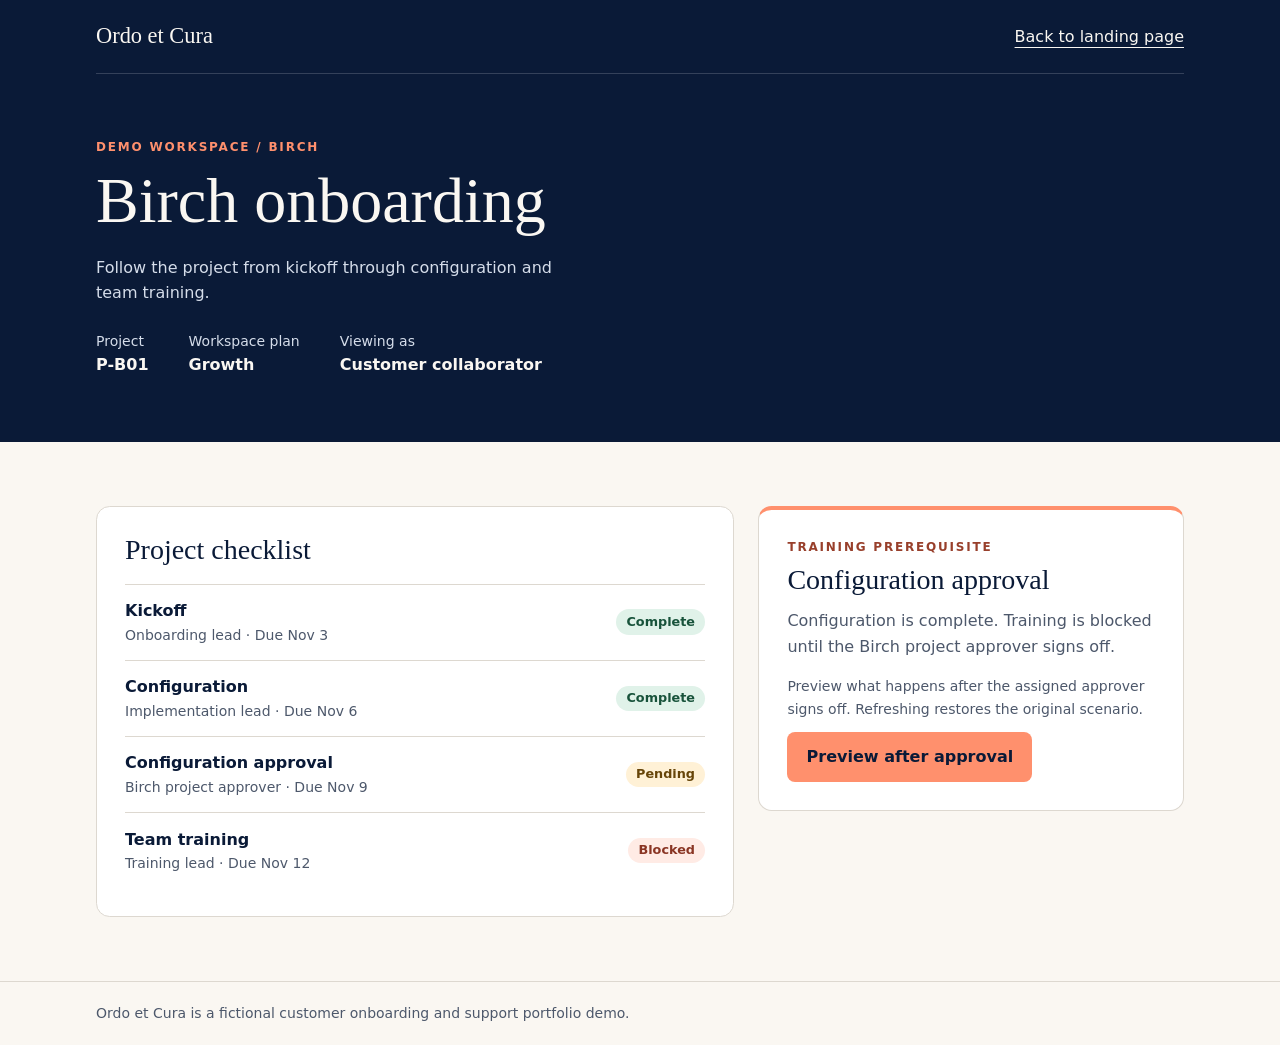
==== workspace.html @ fb635473 "Add Birch demo workspace." ====
<!doctype html>
<html lang="en">
<head>
    <meta charset="utf-8">
    <meta name="viewport" content="width=device-width, initial-scale=1">
    <meta name="description" content="Explore the fictional Birch onboarding workspace and see how approvals affect project tasks.">
    <title>Birch Demo Workspace | Ordo et Cura</title>
    <link rel="stylesheet" href="styles.css">
    <script src="workspace.js" defer></script>
</head>
<body>
    <header>
        <div class="wrap header-inner">
            <span class="brand">Ordo et Cura</span>
            <nav aria-label="Main navigation">
                <a href="index.html">Back to landing page</a>
            </nav>
        </div>
    </header>

    <main>
        <section class="hero" aria-labelledby="project-title">
            <div class="wrap workspace-heading">
                <p class="eyebrow">Demo workspace / Birch</p>
                <h1 id="project-title">Birch onboarding</h1>
                <p class="intro">Follow the project from kickoff through configuration and team training.</p>
                <dl class="workspace-meta">
                    <div><dt>Project</dt><dd>P-B01</dd></div>
                    <div><dt>Workspace plan</dt><dd>Growth</dd></div>
                    <div><dt>Viewing as</dt><dd>Customer collaborator</dd></div>
                </dl>
            </div>
        </section>

        <div class="wrap workspace-content">
            <section class="workspace-panel" aria-labelledby="checklist-title">
                <h2 id="checklist-title">Project checklist</h2>
                <ol class="task-list" role="list">
                    <li>
                        <div><strong>Kickoff</strong><p>Onboarding lead · Due <time datetime="2026-11-03">Nov 3</time></p></div>
                        <span class="task-state" data-state="complete">Complete</span>
                    </li>
                    <li>
                        <div><strong>Configuration</strong><p>Implementation lead · Due <time datetime="2026-11-06">Nov 6</time></p></div>
                        <span class="task-state" data-state="complete">Complete</span>
                    </li>
                    <li>
                        <div><strong>Configuration approval</strong><p>Birch project approver · Due <time datetime="2026-11-09">Nov 9</time></p></div>
                        <span class="task-state" id="approval-state" data-state="pending">Pending</span>
                    </li>
                    <li>
                        <div><strong>Team training</strong><p>Training lead · Due <time datetime="2026-11-12">Nov 12</time></p></div>
                        <span class="task-state" id="training-state" data-state="blocked">Blocked</span>
                    </li>
                </ol>
            </section>

            <section class="workspace-panel approval-panel" aria-labelledby="approval-title">
                <p class="eyebrow">Training prerequisite</p>
                <h2 id="approval-title">Configuration approval</h2>
                <p id="approval-summary" role="status">Configuration is complete. Training is blocked until the Birch project approver signs off.</p>
                <div id="simulation-controls" hidden>
                    <p class="demo-note">Preview what happens after the assigned approver signs off. Refreshing restores the original scenario.</p>
                    <button class="button" type="button" id="preview-approval">Preview after approval</button>
                    <button class="button" type="button" id="reset-approval" hidden>Restore pending approval</button>
                </div>
            </section>
        </div>
    </main>

    <footer>
        <p class="wrap">Ordo et Cura is a fictional customer onboarding and support portfolio demo.</p>
    </footer>
</body>
</html>
---- styles.css ----
:root {
    color-scheme: light;
    --navy: #0a1a37;
    --coral: #ff906d;
    --paper: #faf7f2;
    --muted: #4d586b;
    --line: #ddd8d0;
    font-family: system-ui, sans-serif;
    color: var(--navy);
    background: var(--paper);
    line-height: 1.6;
}

* { box-sizing: border-box; }
[hidden] { display: none !important; }
body, h1, h2, p { margin: 0; }
a { color: inherit; }
a:focus-visible, summary:focus-visible {
    outline: 3px solid #b54c30;
    outline-offset: 5px;
}

.wrap {
    width: min(100% - 2.5rem, 68rem);
    margin-inline: auto;
}

header, .hero {
    color: var(--paper);
    background: var(--navy);
}

.header-inner {
    display: flex;
    flex-wrap: wrap;
    align-items: center;
    justify-content: space-between;
    gap: .75rem 2rem;
    padding-block: 1.15rem;
    border-bottom: 1px solid #34415a;
}

.brand { font-family: Georgia, serif; font-size: 1.4rem; }
header a { text-underline-offset: .3em; }

.hero-inner {
    display: grid;
    grid-template-columns: minmax(0, 1.5fr) minmax(0, 1fr);
    gap: clamp(1rem, 5vw, 5rem);
    align-items: center;
    padding-block: clamp(3rem, 8vw, 6rem);
}

.eyebrow {
    font-size: .75rem;
    font-weight: 750;
    letter-spacing: .15em;
    text-transform: uppercase;
}

.hero .eyebrow { color: var(--coral); }

h1, h2 {
    font-family: Georgia, serif;
    font-weight: 400;
    line-height: 1.08;
}

h1 {
    font-size: clamp(2.6rem, 6vw, 5rem);
    margin-block: .6rem 1.2rem;
}

.intro { max-width: 48ch; color: #d5ddea; }

.button {
    display: inline-block;
    margin-top: 1.65rem;
    padding: .75rem 1.2rem;
    border-radius: .5rem;
    background: var(--coral);
    color: var(--navy);
    font-weight: 700;
    text-decoration: none;
}

.button:hover { background: #ffab90; }
header a:focus-visible, .button:focus-visible { outline-color: var(--coral); }

.workspace-heading { padding-block: clamp(2.5rem, 6vw, 4rem); }
.workspace-heading h1 { font-size: clamp(2.5rem, 6vw, 4rem); }

.workspace-meta {
    display: flex;
    flex-wrap: wrap;
    gap: 1rem 2.5rem;
    margin: 1.5rem 0 0;
}

.workspace-meta dt { color: #d5ddea; font-size: .875rem; }
.workspace-meta dd { margin: 0; font-weight: 650; }

.workspace-content {
    display: grid;
    grid-template-columns: minmax(0, 1.5fr) minmax(0, 1fr);
    align-items: start;
    gap: 1.5rem;
    padding-block: clamp(2rem, 5vw, 4rem);
}

.workspace-panel {
    min-width: 0;
    padding: clamp(1rem, 3vw, 1.75rem);
    background: #fff;
    border: 1px solid var(--line);
    border-radius: .85rem;
}

.workspace-panel h2 { font-size: 1.75rem; margin-top: 0; }
.workspace-panel p { color: var(--muted); }
.task-list { list-style: none; padding: 0; margin: 1.15rem 0 0; }

.task-list li {
    display: flex;
    flex-wrap: wrap;
    align-items: center;
    justify-content: space-between;
    gap: .4rem 1rem;
    padding-block: .85rem;
    border-top: 1px solid var(--line);
}

.task-list p { font-size: .875rem; }

.task-state {
    padding: .15rem .65rem;
    border-radius: 1rem;
    background: #eef1f6;
    font-size: .8rem;
    font-weight: 700;
}

.task-state[data-state="complete"] { background: #e0f2e9; color: #18533b; }
.task-state[data-state="pending"] { background: #fff1d6; color: #674509; }
.task-state[data-state="blocked"] { background: #ffebe5; color: #8a3524; }
.approval-panel { border-top: .25rem solid var(--coral); }
.approval-panel .eyebrow { color: #983f2b; margin-bottom: .5rem; }
.approval-panel .demo-note { margin-top: 1rem; font-size: .875rem; }

.approval-panel button {
    border: 0;
    cursor: pointer;
    font: inherit;
    font-weight: 700;
    margin-top: .75rem;
}

.approval-panel button:focus-visible {
    outline: 3px solid #b54c30;
    outline-offset: 4px;
}

.logo {
    display: block;
    width: min(100%, 22rem);
    height: auto;
    justify-self: center;
    border-radius: 1.25rem;
    border: 1px solid #34415a;
}

.questions {
    display: grid;
    grid-template-columns: minmax(0, 1fr) minmax(0, 1.65fr);
    align-items: start;
    gap: 2rem 3rem;
    padding-block: clamp(3rem, 7vw, 5rem);
}

.questions .eyebrow { color: #983f2b; }
h2 { font-size: clamp(2rem, 4vw, 3rem); margin-block: .5rem .8rem; }
.questions p, footer { color: var(--muted); }

details {
    background: #fff;
    border: 1px solid var(--line);
    border-radius: .7rem;
}

details + details { margin-top: .65rem; }

summary {
    padding: 1rem 1.15rem;
    cursor: pointer;
    font-weight: 700;
}

summary::marker { color: #983f2b; }
summary:hover { color: #983f2b; }
details p { padding: 0 1.15rem 1.15rem; }

footer {
    border-top: 1px solid var(--line);
    padding-block: 1.25rem;
    font-size: .875rem;
}

@media (max-width: 44rem) {
    .hero-inner, .questions, .workspace-content { grid-template-columns: 1fr; }
    .hero-inner { gap: 2rem; }
    .logo { width: min(100%, 13rem); justify-self: start; }
}
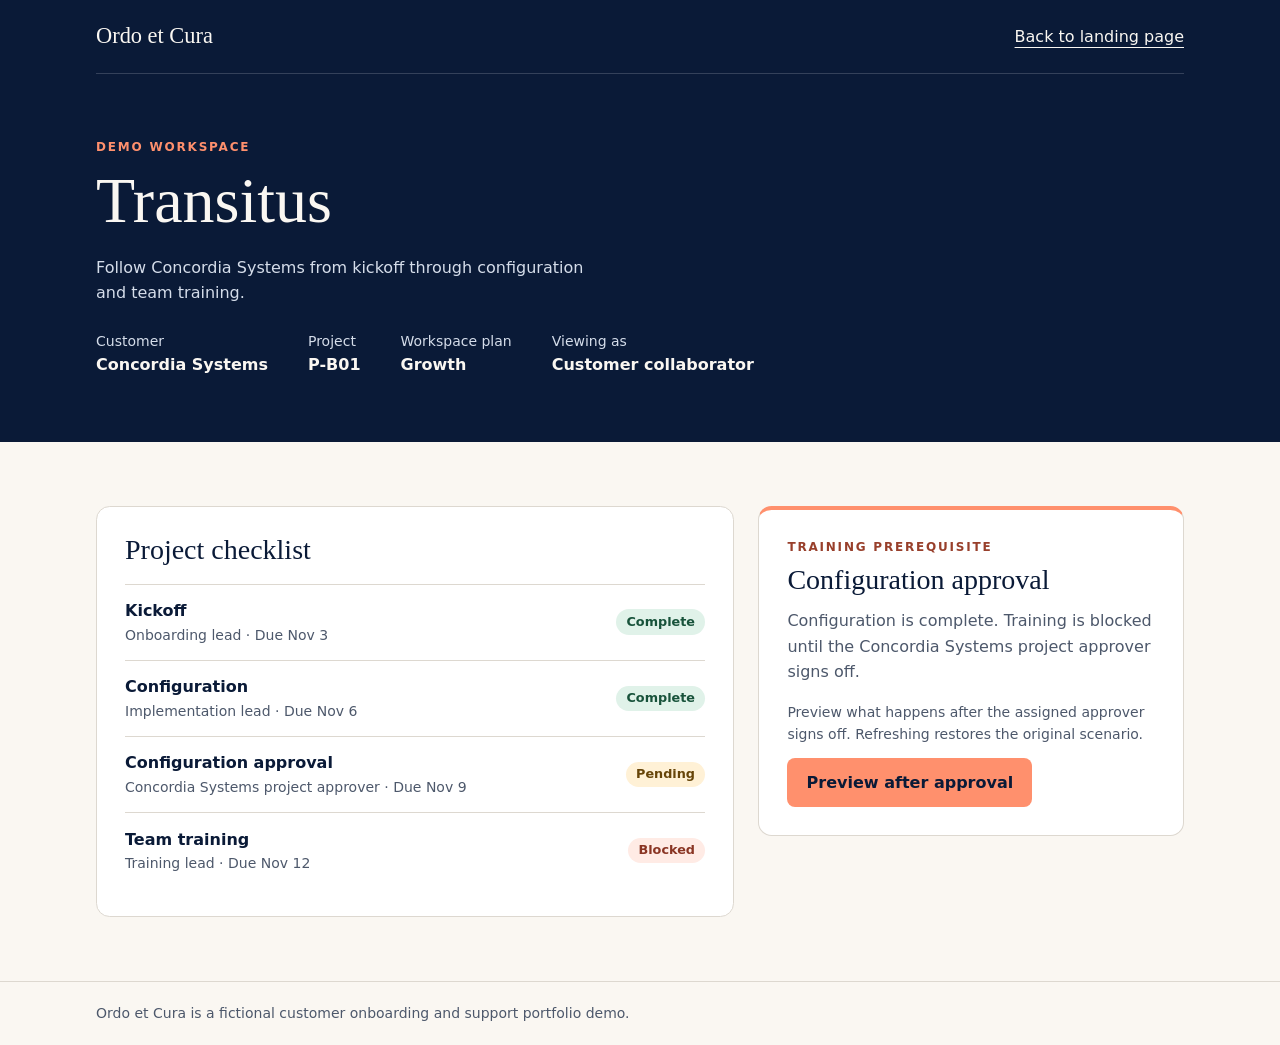
==== commit 78d4e425: "Update workspace name." ====
--- a/workspace.html
+++ b/workspace.html
@@ -3,8 +3,8 @@
 <head>
     <meta charset="utf-8">
     <meta name="viewport" content="width=device-width, initial-scale=1">
-    <meta name="description" content="Explore the fictional Birch onboarding workspace and see how approvals affect project tasks.">
-    <title>Birch Demo Workspace | Ordo et Cura</title>
+    <meta name="description" content="Explore the Transitus demo workspace and see how approvals affect onboarding for Concordia Systems.">
+    <title>Transitus Workspace | Ordo et Cura</title>
     <link rel="stylesheet" href="styles.css">
     <script src="workspace.js" defer></script>
 </head>
@@ -21,10 +21,11 @@
     <main>
         <section class="hero" aria-labelledby="project-title">
             <div class="wrap workspace-heading">
-                <p class="eyebrow">Demo workspace / Birch</p>
-                <h1 id="project-title">Birch onboarding</h1>
-                <p class="intro">Follow the project from kickoff through configuration and team training.</p>
+                <p class="eyebrow">Demo workspace</p>
+                <h1 id="project-title">Transitus</h1>
+                <p class="intro">Follow Concordia Systems from kickoff through configuration and team training.</p>
                 <dl class="workspace-meta">
+                    <div><dt>Customer</dt><dd>Concordia Systems</dd></div>
                     <div><dt>Project</dt><dd>P-B01</dd></div>
                     <div><dt>Workspace plan</dt><dd>Growth</dd></div>
                     <div><dt>Viewing as</dt><dd>Customer collaborator</dd></div>
@@ -45,7 +46,7 @@
                         <span class="task-state" data-state="complete">Complete</span>
                     </li>
                     <li>
-                        <div><strong>Configuration approval</strong><p>Birch project approver · Due <time datetime="2026-11-09">Nov 9</time></p></div>
+                        <div><strong>Configuration approval</strong><p>Concordia Systems project approver · Due <time datetime="2026-11-09">Nov 9</time></p></div>
                         <span class="task-state" id="approval-state" data-state="pending">Pending</span>
                     </li>
                     <li>
@@ -58,7 +59,7 @@
             <section class="workspace-panel approval-panel" aria-labelledby="approval-title">
                 <p class="eyebrow">Training prerequisite</p>
                 <h2 id="approval-title">Configuration approval</h2>
-                <p id="approval-summary" role="status">Configuration is complete. Training is blocked until the Birch project approver signs off.</p>
+                <p id="approval-summary" role="status">Configuration is complete. Training is blocked until the Concordia Systems project approver signs off.</p>
                 <div id="simulation-controls" hidden>
                     <p class="demo-note">Preview what happens after the assigned approver signs off. Refreshing restores the original scenario.</p>
                     <button class="button" type="button" id="preview-approval">Preview after approval</button>
